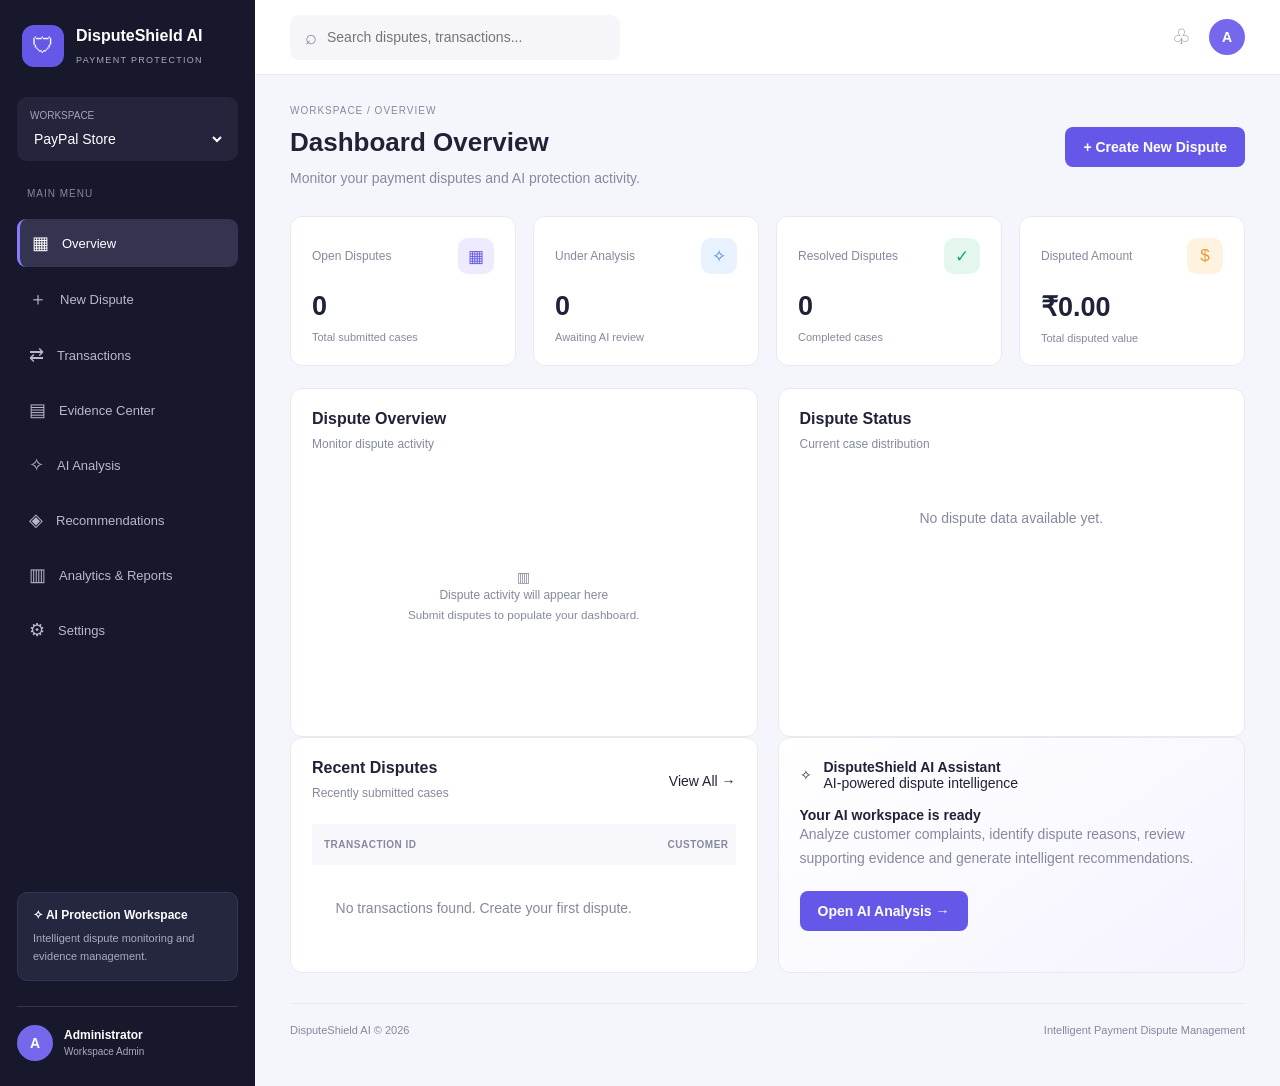
==== frontend/index.html @ ca1fe512 "Add files via upload" ====
<!DOCTYPE html>
<html lang="en">
<head>
    <meta charset="UTF-8">
    <meta name="viewport" content="width=device-width, initial-scale=1.0">
    <title>DisputeShield AI | Dashboard</title>
    <link rel="stylesheet" href="/frontend/style.css">
</head>

<body>

<div class="app-container">

    <aside class="sidebar">

        <div class="brand">
            <div class="brand-icon">🛡</div>
            <div>
                <h2>DisputeShield AI</h2>
                <span>PAYMENT PROTECTION</span>
            </div>
        </div>

        <div class="workspace">
            <span>WORKSPACE</span>
            <select>
                <option>PayPal Store</option>
            </select>
        </div>

        <nav class="navigation">

            <span class="nav-heading">MAIN MENU</span>

            <a href="/frontend/index.html" class="nav-link active">
                <span>▦</span> Overview
            </a>

            <a href="/frontend/disputes.html" class="nav-link">
                <span>＋</span> New Dispute
            </a>

            <a href="/frontend/transactions.html" class="nav-link">
                <span>⇄</span> Transactions
            </a>

            <a href="/frontend/evidence.html" class="nav-link">
                <span>▤</span> Evidence Center
            </a>

            <a href="/frontend/analysis.html" class="nav-link">
                <span>✧</span> AI Analysis
            </a>

            <a href="/frontend/recommendations.html" class="nav-link">
                <span>◈</span> Recommendations
            </a>

            <a href="/frontend/analytics.html" class="nav-link">
                <span>▥</span> Analytics & Reports
            </a>

            <a href="/frontend/settings.html" class="nav-link">
                <span>⚙</span> Settings
            </a>

        </nav>

        <div class="sidebar-bottom">

            <div class="security-card">
                <h4>✧ AI Protection Workspace</h4>
                <p>Intelligent dispute monitoring and evidence management.</p>
            </div>

            <div class="user-profile">
                <div class="user-avatar">A</div>
                <div>
                    <h4>Administrator</h4>
                    <span>Workspace Admin</span>
                </div>
            </div>

        </div>

    </aside>


    <main class="main-content">

        <header class="topbar">

            <div class="search-box">
                <span>⌕</span>
                <input type="search" placeholder="Search disputes, transactions...">
            </div>

            <div class="topbar-right">
                <button class="icon-button">♧</button>
                <div class="user-avatar">A</div>
            </div>

        </header>


        <section class="content-area">

            <div class="page-heading">

                <div>
                    <div class="breadcrumb">WORKSPACE / OVERVIEW</div>
                    <h1>Dashboard Overview</h1>
                    <p>Monitor your payment disputes and AI protection activity.</p>
                </div>

                <a href="/frontend/disputes.html" class="primary-button">
                    + Create New Dispute
                </a>

            </div>


            <div class="stats-grid">

                <div class="stat-card">
                    <div class="stat-top">
                        Open Disputes
                        <span class="stat-icon purple">▦</span>
                    </div>
                    <h2 id="openDisputes">0</h2>
                    <div class="stat-footer">Total submitted cases</div>
                </div>

                <div class="stat-card">
                    <div class="stat-top">
                        Under Analysis
                        <span class="stat-icon blue">✧</span>
                    </div>
                    <h2 id="activeDisputes">0</h2>
                    <div class="stat-footer">Awaiting AI review</div>
                </div>

                <div class="stat-card">
                    <div class="stat-top">
                        Resolved Disputes
                        <span class="stat-icon green">✓</span>
                    </div>
                    <h2 id="resolvedDisputes">0</h2>
                    <div class="stat-footer">Completed cases</div>
                </div>

                <div class="stat-card">
                    <div class="stat-top">
                        Disputed Amount
                        <span class="stat-icon orange">$</span>
                    </div>
                    <h2 id="totalAmount">$0.00</h2>
                    <div class="stat-footer">Total disputed value</div>
                </div>

            </div>


            <div class="dashboard-grid">

                <div class="dashboard-card">

                    <div class="card-heading">
                        <div>
                            <h3>Dispute Overview</h3>
                            <p>Monitor dispute activity</p>
                        </div>
                    </div>

                    <div class="chart-placeholder">
                        <div class="chart-empty">
                            <span>▥</span>
                            <p>Dispute activity will appear here</p>
                            <small>Submit disputes to populate your dashboard.</small>
                        </div>
                    </div>

                </div>


                <div class="dashboard-card">

                    <div class="card-heading">
                        <div>
                            <h3>Dispute Status</h3>
                            <p>Current case distribution</p>
                        </div>
                    </div>

                    <div id="statusBreakdown">
                        <div class="empty-state">
                            No dispute data available yet.
                        </div>
                    </div>

                </div>

            </div>


            <div class="dashboard-grid">

                <div class="dashboard-card">

                    <div class="card-heading">
                        <div>
                            <h3>Recent Disputes</h3>
                            <p>Recently submitted cases</p>
                        </div>

                        <a href="/frontend/transactions.html">View All →</a>
                    </div>

                    <div class="table-wrapper">

                        <table>

                            <thead>
                                <tr>
                                    <th>TRANSACTION ID</th>
                                    <th>CUSTOMER</th>
                                    <th>AMOUNT</th>
                                    <th>REASON</th>
                                    <th>STATUS</th>
                                </tr>
                            </thead>

                            <tbody id="recentTransactions">

                                <tr>
                                    <td colspan="5" class="empty-table">
                                        No disputes submitted yet.
                                    </td>
                                </tr>

                            </tbody>

                        </table>

                    </div>

                </div>


                <div class="dashboard-card ai-card">

                    <div class="ai-heading">
                        <span>✧</span>
                        <div>
                            <h3>DisputeShield AI Assistant</h3>
                            <p>AI-powered dispute intelligence</p>
                        </div>
                    </div>

                    <div class="ai-content">

                        <h4>Your AI workspace is ready</h4>

                        <p>
                            Analyze customer complaints, identify dispute
                            reasons, review supporting evidence and generate
                            intelligent recommendations.
                        </p>

                        <a href="/frontend/analysis.html" class="primary-button">
                            Open AI Analysis →
                        </a>

                    </div>

                </div>

            </div>


            <footer class="footer">
                <span>DisputeShield AI © 2026</span>
                <span>Intelligent Payment Dispute Management</span>
            </footer>

        </section>

    </main>

</div>

<script src="/frontend/script.js"></script>

</body>
</html>
---- frontend/style.css ----
/* =========================================
   DISPUTESHIELD AI - MAIN STYLESHEET
========================================= */

* {
    margin: 0;
    padding: 0;
    box-sizing: border-box;
}

:root {
    --primary: #6558e8;
    --primary-dark: #5145cc;
    --background: #f5f6fb;
    --surface: #ffffff;
    --text: #202238;
    --muted: #85899e;
    --border: #e9eaf1;
    --green: #16a779;
    --orange: #e99a37;
    --blue: #4388dc;
    --red: #e35d6a;
}

body {
    font-family: Arial, Helvetica, sans-serif;
    background: var(--background);
    color: var(--text);
    font-size: 14px;
}

button,
input,
select,
textarea {
    font-family: inherit;
    font-size: inherit;
}

button {
    cursor: pointer;
}

a {
    text-decoration: none;
    color: inherit;
}

/* MAIN LAYOUT */

.app-container {
    display: flex;
    min-height: 100vh;
}

.sidebar {
    width: 255px;
    background: #17182b;
    color: white;
    padding: 25px 17px;
    display: flex;
    flex-direction: column;
    flex-shrink: 0;
}

.brand {
    display: flex;
    align-items: center;
    gap: 12px;
    padding: 0 5px 30px;
}

.brand-icon {
    width: 42px;
    height: 42px;
    background: var(--primary);
    border-radius: 12px;
    display: grid;
    place-items: center;
    font-size: 22px;
}

.brand h2 {
    font-size: 16px;
    margin-bottom: 5px;
}

.brand span {
    font-size: 9px;
    color: #aaaac0;
    letter-spacing: 1.3px;
}

.workspace {
    background: #24253c;
    padding: 13px;
    border-radius: 10px;
    margin-bottom: 27px;
}

.workspace span {
    display: block;
    font-size: 10px;
    color: #a3a4ba;
    margin-bottom: 9px;
}

.workspace select {
    width: 100%;
    background: transparent;
    border: none;
    color: white;
    outline: none;
}

.workspace option {
    color: #202238;
}

.nav-heading {
    display: block;
    color: #85869f;
    font-size: 10px;
    letter-spacing: 1px;
    margin: 0 10px 13px;
}

.navigation {
    display: flex;
    flex-direction: column;
    gap: 7px;
}

.nav-link {
    display: flex;
    align-items: center;
    gap: 13px;
    padding: 13px 12px;
    border-radius: 9px;
    color: #b8b9cb;
    font-size: 13px;
    transition: 0.2s;
}

.nav-link span {
    font-size: 18px;
}

.nav-link:hover,
.nav-link.active {
    background: #343451;
    color: white;
}

.nav-link.active {
    border-left: 3px solid #887bff;
}

.sidebar-bottom {
    margin-top: auto;
}

.security-card {
    background: #252640;
    border: 1px solid #353650;
    padding: 15px;
    border-radius: 10px;
    margin: 25px 0;
}

.security-card h4 {
    font-size: 12px;
    margin-bottom: 8px;
}

.security-card p {
    font-size: 11px;
    color: #aaaac0;
    line-height: 1.6;
}

.user-profile {
    border-top: 1px solid #35364b;
    padding-top: 18px;
    display: flex;
    align-items: center;
    gap: 11px;
}

.user-profile h4 {
    font-size: 12px;
}

.user-profile span {
    font-size: 10px;
    color: #aaaac0;
}

.user-avatar {
    width: 36px;
    height: 36px;
    border-radius: 50%;
    background: #7568ec;
    color: white;
    display: grid;
    place-items: center;
    font-weight: bold;
}

/* MAIN CONTENT */

.main-content {
    flex: 1;
    min-width: 0;
}

.topbar {
    height: 75px;
    background: white;
    border-bottom: 1px solid var(--border);
    display: flex;
    align-items: center;
    justify-content: space-between;
    padding: 0 35px;
}

.search-box {
    display: flex;
    align-items: center;
    gap: 10px;
    background: #f6f6fa;
    padding: 11px 15px;
    border-radius: 9px;
    width: 330px;
}

.search-box span {
    font-size: 20px;
    color: var(--muted);
}

.search-box input {
    border: none;
    outline: none;
    background: transparent;
    width: 100%;
}

.topbar-right {
    display: flex;
    align-items: center;
    gap: 18px;
}

.icon-button {
    border: none;
    background: transparent;
    font-size: 21px;
    color: var(--muted);
}

.content-area {
    padding: 30px 35px;
    max-width: 1600px;
    margin: auto;
}

.page-heading {
    display: flex;
    align-items: center;
    justify-content: space-between;
    gap: 15px;
    margin-bottom: 27px;
}

.breadcrumb {
    color: var(--muted);
    font-size: 10px;
    letter-spacing: 1px;
    margin-bottom: 11px;
}

.page-heading h1 {
    font-size: 26px;
    margin-bottom: 9px;
}

.page-heading p {
    color: var(--muted);
    line-height: 1.6;
}

/* BUTTONS */

.primary-button,
.secondary-button {
    border: none;
    border-radius: 8px;
    padding: 12px 18px;
    font-weight: 600;
    display: inline-flex;
    align-items: center;
    justify-content: center;
    gap: 7px;
    transition: 0.2s;
}

.primary-button {
    background: var(--primary);
    color: white;
}

.primary-button:hover {
    background: var(--primary-dark);
}

.secondary-button {
    background: #efedff;
    color: var(--primary);
}

.secondary-button:hover {
    background: #e3e0ff;
}

/* CARDS */

.stats-grid {
    display: grid;
    grid-template-columns: repeat(4, minmax(0, 1fr));
    gap: 17px;
    margin-bottom: 22px;
}

.stat-card,
.dashboard-card {
    background: var(--surface);
    border: 1px solid var(--border);
    border-radius: 12px;
    padding: 21px;
}

.stat-top {
    display: flex;
    justify-content: space-between;
    align-items: center;
    color: var(--muted);
    font-size: 12px;
}

.stat-card h2 {
    font-size: 27px;
    margin: 17px 0 9px;
}

.stat-footer {
    color: var(--muted);
    font-size: 11px;
}

.stat-icon {
    width: 36px;
    height: 36px;
    display: grid;
    place-items: center;
    border-radius: 10px;
    font-size: 17px;
}

.purple {
    background: #eeebff;
    color: var(--primary);
}

.orange {
    background: #fff2df;
    color: var(--orange);
}

.blue {
    background: #e8f2ff;
    color: var(--blue);
}

.green {
    background: #e3f7ef;
    color: var(--green);
}

.dashboard-grid {
    display: grid;
    grid-template-columns: repeat(2, minmax(0, 1fr));
    gap: 20px;
}

.dashboard-card {
    min-width: 0;
}

.card-heading {
    display: flex;
    align-items: center;
    justify-content: space-between;
    gap: 15px;
    margin-bottom: 22px;
}

.card-heading h3 {
    font-size: 16px;
    margin-bottom: 7px;
}

.card-heading p {
    color: var(--muted);
    font-size: 12px;
    line-height: 1.5;
}

/* AI CARD */

.ai-card {
    background: linear-gradient(145deg, #ffffff, #f5f3ff);
}

.ai-heading {
    display: flex;
    align-items: center;
    gap: 12px;
    margin-bottom: 16px;
}

.ai-heading h3 {
    font-size: 14px;
}

.ai-content > p {
    color: var(--muted);
    line-height: 1.7;
    margin-bottom: 20px;
}

.action-item {
    display: flex;
    align-items: center;
    gap: 13px;
    padding: 14px 0;
    border-bottom: 1px solid var(--border);
}

.action-item > span {
    width: 31px;
    height: 31px;
    border-radius: 9px;
    display: grid;
    place-items: center;
    background: #efedff;
    color: var(--primary);
    flex-shrink: 0;
}

.action-item strong {
    display: block;
    font-size: 12px;
    margin-bottom: 5px;
}

.action-item small {
    color: var(--muted);
    font-size: 11px;
    line-height: 1.5;
}

/* FORMS */

.form-grid {
    display: grid;
    grid-template-columns: repeat(2, minmax(0, 1fr));
    gap: 17px;
    margin-bottom: 18px;
}

.form-group {
    display: flex;
    flex-direction: column;
    gap: 9px;
    margin-bottom: 18px;
}

.form-group label {
    font-size: 12px;
    font-weight: 600;
}

.form-group input,
.form-group select,
.form-group textarea {
    width: 100%;
    padding: 12px 13px;
    border: 1px solid #dedfeb;
    border-radius: 8px;
    outline: none;
    background: white;
    color: var(--text);
}

.form-group textarea {
    resize: vertical;
    line-height: 1.6;
}

.form-group input:focus,
.form-group select:focus,
.form-group textarea:focus {
    border-color: var(--primary);
    box-shadow: 0 0 0 3px #6558e817;
}

.form-hint {
    font-size: 11px;
    color: var(--muted);
    line-height: 1.5;
}

/* NOTICES AND RESULTS */

.notice {
    background: #f0efff;
    color: #5549bb;
    border: 1px solid #e0dcff;
    padding: 13px 15px;
    border-radius: 8px;
    font-size: 12px;
    line-height: 1.6;
    margin: 15px 0;
}

.result-box {
    min-height: 130px;
    background: #fafaff;
    border: 1px solid var(--border);
    border-radius: 10px;
    padding: 20px;
}

.empty-state,
.chart-empty {
    text-align: center;
    padding: 35px 15px;
    color: var(--muted);
}

.empty-state h3,
.chart-empty h3 {
    color: var(--text);
    font-size: 15px;
    margin: 12px 0 8px;
}

.empty-state p,
.chart-empty p {
    font-size: 12px;
    line-height: 1.7;
}

.chart-placeholder {
    min-height: 240px;
    display: grid;
    place-items: center;
}

/* TABLES */

.table-wrapper {
    width: 100%;
    overflow-x: auto;
}

table {
    width: 100%;
    border-collapse: collapse;
    min-width: 650px;
}

thead {
    background: #f8f8fc;
}

th {
    text-align: left;
    font-size: 10px;
    color: var(--muted);
    letter-spacing: 0.5px;
    padding: 15px 12px;
    white-space: nowrap;
}

td {
    padding: 16px 12px;
    border-bottom: 1px solid var(--border);
    font-size: 12px;
}

.empty-table {
    text-align: center;
    padding: 35px 15px;
    color: var(--muted);
    line-height: 1.6;
}

.badge {
    display: inline-block;
    background: #efedff;
    color: var(--primary);
    padding: 6px 10px;
    border-radius: 20px;
    font-size: 10px;
    font-weight: 600;
}

/* FOOTER */

.footer {
    border-top: 1px solid var(--border);
    margin-top: 30px;
    padding: 20px 0;
    display: flex;
    justify-content: space-between;
    gap: 10px;
    color: var(--muted);
    font-size: 11px;
}

/* RESPONSIVE */

@media (max-width: 1100px) {
    .sidebar {
        width: 220px;
    }

    .stats-grid {
        grid-template-columns: repeat(2, minmax(0, 1fr));
    }

    .content-area {
        padding: 25px 20px;
    }
}

@media (max-width: 760px) {
    .app-container {
        flex-direction: column;
    }

    .sidebar {
        width: 100%;
    }

    .navigation {
        display: grid;
        grid-template-columns: repeat(2, minmax(0, 1fr));
    }

    .sidebar-bottom {
        display: none;
    }

    .topbar {
        padding: 0 15px;
    }

    .search-box {
        width: 70%;
    }

    .dashboard-grid {
        grid-template-columns: 1fr;
    }

    .page-heading {
        align-items: flex-start;
        flex-direction: column;
    }

    .form-grid {
        grid-template-columns: 1fr;
        gap: 0;
    }

    .content-area {
        padding: 20px 14px;
    }
}

@media (max-width: 480px) {
    .stats-grid {
        grid-template-columns: 1fr;
    }

    .page-heading h1 {
        font-size: 22px;
    }

    .footer {
        flex-direction: column;
    }
}
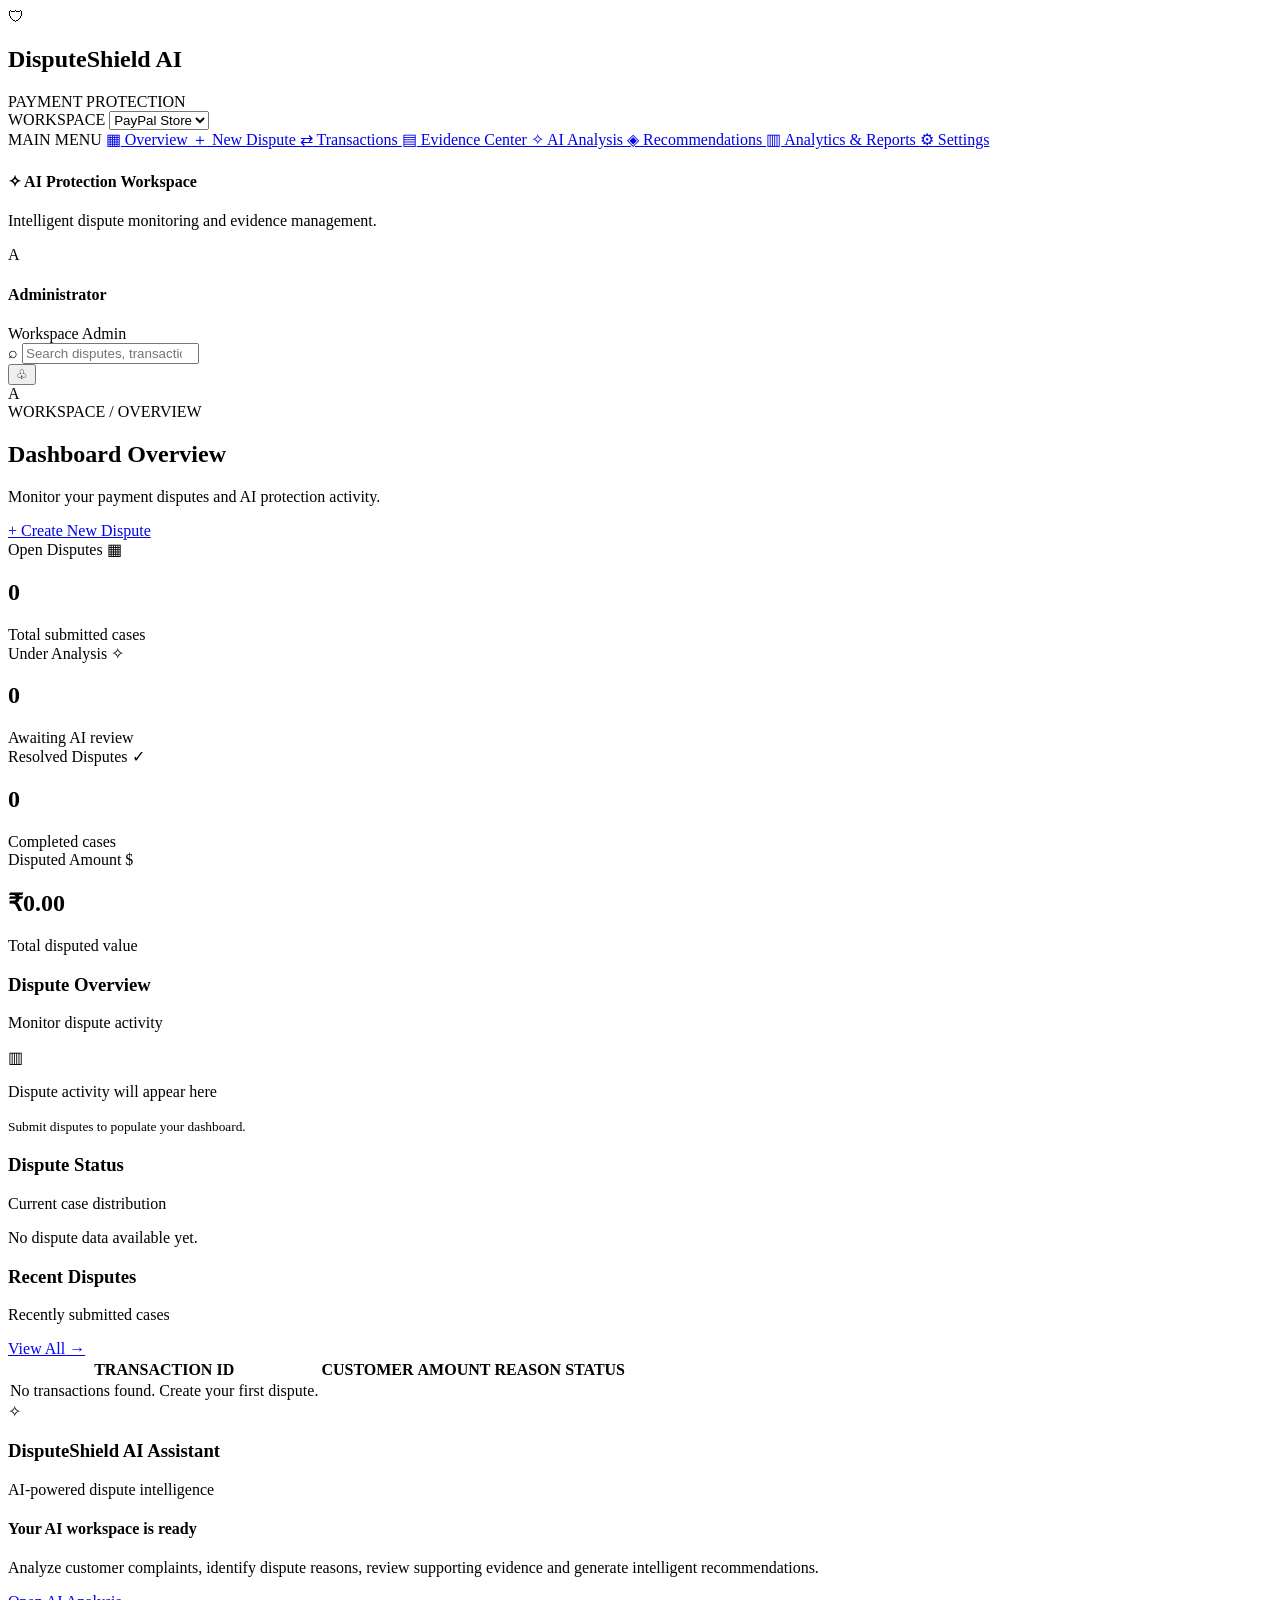
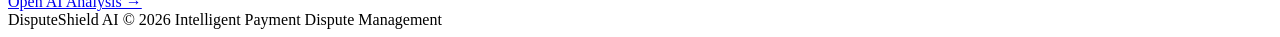
==== commit 67daa078: "Update index.html" ====
--- a/frontend/index.html
+++ b/frontend/index.html
@@ -6,7 +6,7 @@
     <meta charset="UTF-8">
     <meta name="viewport" content="width=device-width, initial-scale=1.0">
     <title>DisputeShield AI | Dashboard</title>
-    <link rel="stylesheet" href="/frontend/style.css">
+    <link rel="stylesheet" href="/style.css">
 </head>
 
 <body>
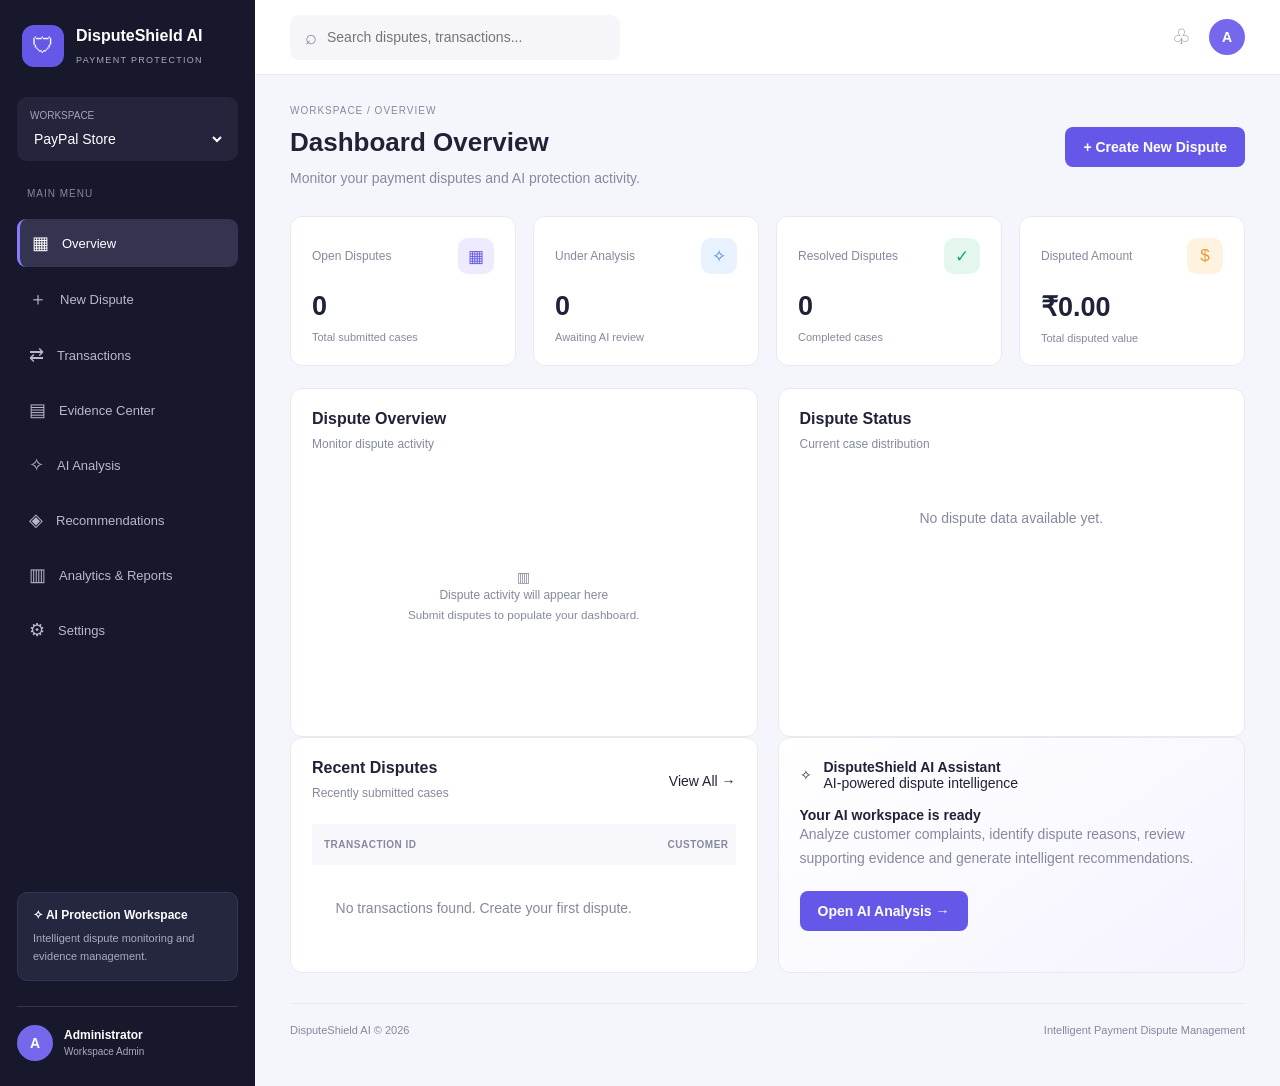
==== commit 187b710f: "Update index.html" ====
--- a/frontend/index.html
+++ b/frontend/index.html
@@ -6,7 +6,7 @@
     <meta charset="UTF-8">
     <meta name="viewport" content="width=device-width, initial-scale=1.0">
     <title>DisputeShield AI | Dashboard</title>
-    <link rel="stylesheet" href="/style.css">
+    <link rel="stylesheet" href="./style.css">
 </head>
 
 <body>
--- a/frontend/style.css
+++ b/frontend/style.css
@@ -0,0 +1,707 @@
+
+/* =========================================
+   DISPUTESHIELD AI - MAIN STYLESHEET
+========================================= */
+
+* {
+    margin: 0;
+    padding: 0;
+    box-sizing: border-box;
+}
+
+:root {
+    --primary: #6558e8;
+    --primary-dark: #5145cc;
+    --background: #f5f6fb;
+    --surface: #ffffff;
+    --text: #202238;
+    --muted: #85899e;
+    --border: #e9eaf1;
+    --green: #16a779;
+    --orange: #e99a37;
+    --blue: #4388dc;
+    --red: #e35d6a;
+}
+
+body {
+    font-family: Arial, Helvetica, sans-serif;
+    background: var(--background);
+    color: var(--text);
+    font-size: 14px;
+}
+
+button,
+input,
+select,
+textarea {
+    font-family: inherit;
+    font-size: inherit;
+}
+
+button {
+    cursor: pointer;
+}
+
+a {
+    text-decoration: none;
+    color: inherit;
+}
+
+/* MAIN LAYOUT */
+
+.app-container {
+    display: flex;
+    min-height: 100vh;
+}
+
+.sidebar {
+    width: 255px;
+    background: #17182b;
+    color: white;
+    padding: 25px 17px;
+    display: flex;
+    flex-direction: column;
+    flex-shrink: 0;
+}
+
+.brand {
+    display: flex;
+    align-items: center;
+    gap: 12px;
+    padding: 0 5px 30px;
+}
+
+.brand-icon {
+    width: 42px;
+    height: 42px;
+    background: var(--primary);
+    border-radius: 12px;
+    display: grid;
+    place-items: center;
+    font-size: 22px;
+}
+
+.brand h2 {
+    font-size: 16px;
+    margin-bottom: 5px;
+}
+
+.brand span {
+    font-size: 9px;
+    color: #aaaac0;
+    letter-spacing: 1.3px;
+}
+
+.workspace {
+    background: #24253c;
+    padding: 13px;
+    border-radius: 10px;
+    margin-bottom: 27px;
+}
+
+.workspace span {
+    display: block;
+    font-size: 10px;
+    color: #a3a4ba;
+    margin-bottom: 9px;
+}
+
+.workspace select {
+    width: 100%;
+    background: transparent;
+    border: none;
+    color: white;
+    outline: none;
+}
+
+.workspace option {
+    color: #202238;
+}
+
+.nav-heading {
+    display: block;
+    color: #85869f;
+    font-size: 10px;
+    letter-spacing: 1px;
+    margin: 0 10px 13px;
+}
+
+.navigation {
+    display: flex;
+    flex-direction: column;
+    gap: 7px;
+}
+
+.nav-link {
+    display: flex;
+    align-items: center;
+    gap: 13px;
+    padding: 13px 12px;
+    border-radius: 9px;
+    color: #b8b9cb;
+    font-size: 13px;
+    transition: 0.2s;
+}
+
+.nav-link span {
+    font-size: 18px;
+}
+
+.nav-link:hover,
+.nav-link.active {
+    background: #343451;
+    color: white;
+}
+
+.nav-link.active {
+    border-left: 3px solid #887bff;
+}
+
+.sidebar-bottom {
+    margin-top: auto;
+}
+
+.security-card {
+    background: #252640;
+    border: 1px solid #353650;
+    padding: 15px;
+    border-radius: 10px;
+    margin: 25px 0;
+}
+
+.security-card h4 {
+    font-size: 12px;
+    margin-bottom: 8px;
+}
+
+.security-card p {
+    font-size: 11px;
+    color: #aaaac0;
+    line-height: 1.6;
+}
+
+.user-profile {
+    border-top: 1px solid #35364b;
+    padding-top: 18px;
+    display: flex;
+    align-items: center;
+    gap: 11px;
+}
+
+.user-profile h4 {
+    font-size: 12px;
+}
+
+.user-profile span {
+    font-size: 10px;
+    color: #aaaac0;
+}
+
+.user-avatar {
+    width: 36px;
+    height: 36px;
+    border-radius: 50%;
+    background: #7568ec;
+    color: white;
+    display: grid;
+    place-items: center;
+    font-weight: bold;
+}
+
+/* MAIN CONTENT */
+
+.main-content {
+    flex: 1;
+    min-width: 0;
+}
+
+.topbar {
+    height: 75px;
+    background: white;
+    border-bottom: 1px solid var(--border);
+    display: flex;
+    align-items: center;
+    justify-content: space-between;
+    padding: 0 35px;
+}
+
+.search-box {
+    display: flex;
+    align-items: center;
+    gap: 10px;
+    background: #f6f6fa;
+    padding: 11px 15px;
+    border-radius: 9px;
+    width: 330px;
+}
+
+.search-box span {
+    font-size: 20px;
+    color: var(--muted);
+}
+
+.search-box input {
+    border: none;
+    outline: none;
+    background: transparent;
+    width: 100%;
+}
+
+.topbar-right {
+    display: flex;
+    align-items: center;
+    gap: 18px;
+}
+
+.icon-button {
+    border: none;
+    background: transparent;
+    font-size: 21px;
+    color: var(--muted);
+}
+
+.content-area {
+    padding: 30px 35px;
+    max-width: 1600px;
+    margin: auto;
+}
+
+.page-heading {
+    display: flex;
+    align-items: center;
+    justify-content: space-between;
+    gap: 15px;
+    margin-bottom: 27px;
+}
+
+.breadcrumb {
+    color: var(--muted);
+    font-size: 10px;
+    letter-spacing: 1px;
+    margin-bottom: 11px;
+}
+
+.page-heading h1 {
+    font-size: 26px;
+    margin-bottom: 9px;
+}
+
+.page-heading p {
+    color: var(--muted);
+    line-height: 1.6;
+}
+
+/* BUTTONS */
+
+.primary-button,
+.secondary-button {
+    border: none;
+    border-radius: 8px;
+    padding: 12px 18px;
+    font-weight: 600;
+    display: inline-flex;
+    align-items: center;
+    justify-content: center;
+    gap: 7px;
+    transition: 0.2s;
+}
+
+.primary-button {
+    background: var(--primary);
+    color: white;
+}
+
+.primary-button:hover {
+    background: var(--primary-dark);
+}
+
+.secondary-button {
+    background: #efedff;
+    color: var(--primary);
+}
+
+.secondary-button:hover {
+    background: #e3e0ff;
+}
+
+/* CARDS */
+
+.stats-grid {
+    display: grid;
+    grid-template-columns: repeat(4, minmax(0, 1fr));
+    gap: 17px;
+    margin-bottom: 22px;
+}
+
+.stat-card,
+.dashboard-card {
+    background: var(--surface);
+    border: 1px solid var(--border);
+    border-radius: 12px;
+    padding: 21px;
+}
+
+.stat-top {
+    display: flex;
+    justify-content: space-between;
+    align-items: center;
+    color: var(--muted);
+    font-size: 12px;
+}
+
+.stat-card h2 {
+    font-size: 27px;
+    margin: 17px 0 9px;
+}
+
+.stat-footer {
+    color: var(--muted);
+    font-size: 11px;
+}
+
+.stat-icon {
+    width: 36px;
+    height: 36px;
+    display: grid;
+    place-items: center;
+    border-radius: 10px;
+    font-size: 17px;
+}
+
+.purple {
+    background: #eeebff;
+    color: var(--primary);
+}
+
+.orange {
+    background: #fff2df;
+    color: var(--orange);
+}
+
+.blue {
+    background: #e8f2ff;
+    color: var(--blue);
+}
+
+.green {
+    background: #e3f7ef;
+    color: var(--green);
+}
+
+.dashboard-grid {
+    display: grid;
+    grid-template-columns: repeat(2, minmax(0, 1fr));
+    gap: 20px;
+}
+
+.dashboard-card {
+    min-width: 0;
+}
+
+.card-heading {
+    display: flex;
+    align-items: center;
+    justify-content: space-between;
+    gap: 15px;
+    margin-bottom: 22px;
+}
+
+.card-heading h3 {
+    font-size: 16px;
+    margin-bottom: 7px;
+}
+
+.card-heading p {
+    color: var(--muted);
+    font-size: 12px;
+    line-height: 1.5;
+}
+
+/* AI CARD */
+
+.ai-card {
+    background: linear-gradient(145deg, #ffffff, #f5f3ff);
+}
+
+.ai-heading {
+    display: flex;
+    align-items: center;
+    gap: 12px;
+    margin-bottom: 16px;
+}
+
+.ai-heading h3 {
+    font-size: 14px;
+}
+
+.ai-content > p {
+    color: var(--muted);
+    line-height: 1.7;
+    margin-bottom: 20px;
+}
+
+.action-item {
+    display: flex;
+    align-items: center;
+    gap: 13px;
+    padding: 14px 0;
+    border-bottom: 1px solid var(--border);
+}
+
+.action-item > span {
+    width: 31px;
+    height: 31px;
+    border-radius: 9px;
+    display: grid;
+    place-items: center;
+    background: #efedff;
+    color: var(--primary);
+    flex-shrink: 0;
+}
+
+.action-item strong {
+    display: block;
+    font-size: 12px;
+    margin-bottom: 5px;
+}
+
+.action-item small {
+    color: var(--muted);
+    font-size: 11px;
+    line-height: 1.5;
+}
+
+/* FORMS */
+
+.form-grid {
+    display: grid;
+    grid-template-columns: repeat(2, minmax(0, 1fr));
+    gap: 17px;
+    margin-bottom: 18px;
+}
+
+.form-group {
+    display: flex;
+    flex-direction: column;
+    gap: 9px;
+    margin-bottom: 18px;
+}
+
+.form-group label {
+    font-size: 12px;
+    font-weight: 600;
+}
+
+.form-group input,
+.form-group select,
+.form-group textarea {
+    width: 100%;
+    padding: 12px 13px;
+    border: 1px solid #dedfeb;
+    border-radius: 8px;
+    outline: none;
+    background: white;
+    color: var(--text);
+}
+
+.form-group textarea {
+    resize: vertical;
+    line-height: 1.6;
+}
+
+.form-group input:focus,
+.form-group select:focus,
+.form-group textarea:focus {
+    border-color: var(--primary);
+    box-shadow: 0 0 0 3px #6558e817;
+}
+
+.form-hint {
+    font-size: 11px;
+    color: var(--muted);
+    line-height: 1.5;
+}
+
+/* NOTICES AND RESULTS */
+
+.notice {
+    background: #f0efff;
+    color: #5549bb;
+    border: 1px solid #e0dcff;
+    padding: 13px 15px;
+    border-radius: 8px;
+    font-size: 12px;
+    line-height: 1.6;
+    margin: 15px 0;
+}
+
+.result-box {
+    min-height: 130px;
+    background: #fafaff;
+    border: 1px solid var(--border);
+    border-radius: 10px;
+    padding: 20px;
+}
+
+.empty-state,
+.chart-empty {
+    text-align: center;
+    padding: 35px 15px;
+    color: var(--muted);
+}
+
+.empty-state h3,
+.chart-empty h3 {
+    color: var(--text);
+    font-size: 15px;
+    margin: 12px 0 8px;
+}
+
+.empty-state p,
+.chart-empty p {
+    font-size: 12px;
+    line-height: 1.7;
+}
+
+.chart-placeholder {
+    min-height: 240px;
+    display: grid;
+    place-items: center;
+}
+
+/* TABLES */
+
+.table-wrapper {
+    width: 100%;
+    overflow-x: auto;
+}
+
+table {
+    width: 100%;
+    border-collapse: collapse;
+    min-width: 650px;
+}
+
+thead {
+    background: #f8f8fc;
+}
+
+th {
+    text-align: left;
+    font-size: 10px;
+    color: var(--muted);
+    letter-spacing: 0.5px;
+    padding: 15px 12px;
+    white-space: nowrap;
+}
+
+td {
+    padding: 16px 12px;
+    border-bottom: 1px solid var(--border);
+    font-size: 12px;
+}
+
+.empty-table {
+    text-align: center;
+    padding: 35px 15px;
+    color: var(--muted);
+    line-height: 1.6;
+}
+
+.badge {
+    display: inline-block;
+    background: #efedff;
+    color: var(--primary);
+    padding: 6px 10px;
+    border-radius: 20px;
+    font-size: 10px;
+    font-weight: 600;
+}
+
+/* FOOTER */
+
+.footer {
+    border-top: 1px solid var(--border);
+    margin-top: 30px;
+    padding: 20px 0;
+    display: flex;
+    justify-content: space-between;
+    gap: 10px;
+    color: var(--muted);
+    font-size: 11px;
+}
+
+/* RESPONSIVE */
+
+@media (max-width: 1100px) {
+    .sidebar {
+        width: 220px;
+    }
+
+    .stats-grid {
+        grid-template-columns: repeat(2, minmax(0, 1fr));
+    }
+
+    .content-area {
+        padding: 25px 20px;
+    }
+}
+
+@media (max-width: 760px) {
+    .app-container {
+        flex-direction: column;
+    }
+
+    .sidebar {
+        width: 100%;
+    }
+
+    .navigation {
+        display: grid;
+        grid-template-columns: repeat(2, minmax(0, 1fr));
+    }
+
+    .sidebar-bottom {
+        display: none;
+    }
+
+    .topbar {
+        padding: 0 15px;
+    }
+
+    .search-box {
+        width: 70%;
+    }
+
+    .dashboard-grid {
+        grid-template-columns: 1fr;
+    }
+
+    .page-heading {
+        align-items: flex-start;
+        flex-direction: column;
+    }
+
+    .form-grid {
+        grid-template-columns: 1fr;
+        gap: 0;
+    }
+
+    .content-area {
+        padding: 20px 14px;
+    }
+}
+
+@media (max-width: 480px) {
+    .stats-grid {
+        grid-template-columns: 1fr;
+    }
+
+    .page-heading h1 {
+        font-size: 22px;
+    }
+
+    .footer {
+        flex-direction: column;
+    }
+}
